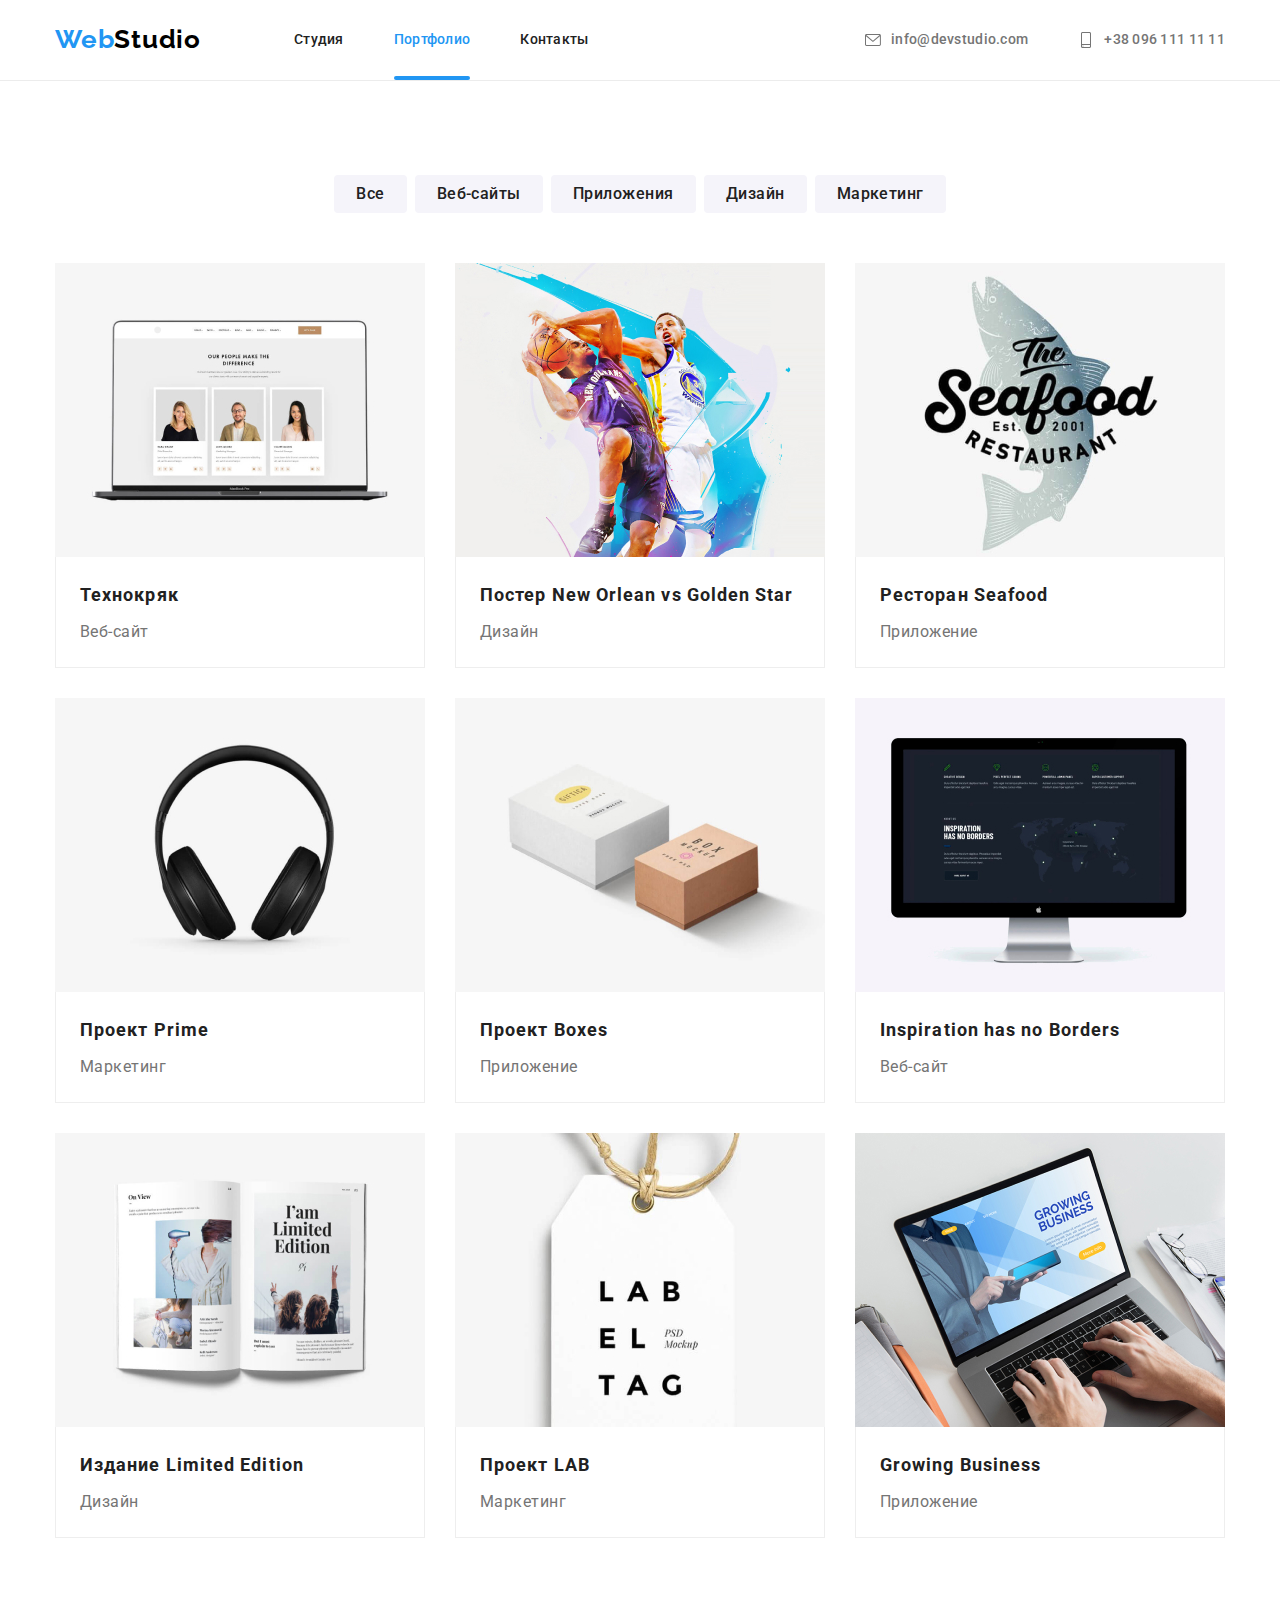
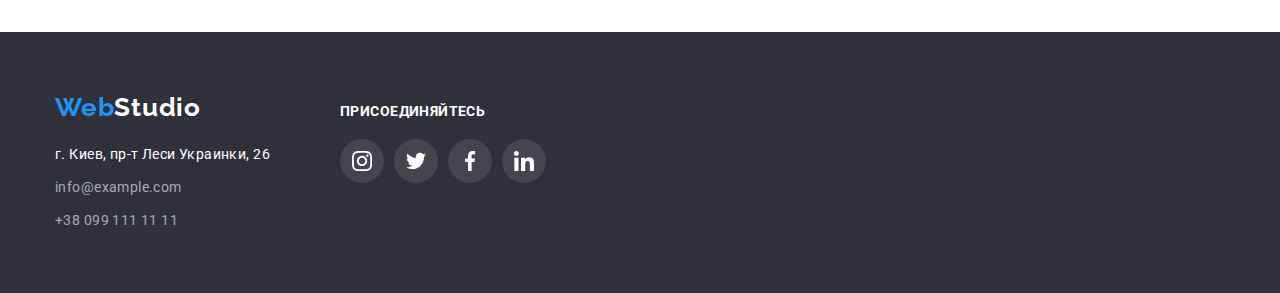
==== portfolio.html @ cfa15c28 "transport date" ====
<!DOCTYPE html>
<html lang="en">
<head>
    <meta charset="UTF-8">
    <meta http-equiv="X-UA-Compatible" content="IE=edge">
    <meta name="viewport" content="width=device-width, initial-scale=1.0">
    <title>Document</title>
    <link rel="preconnect" href="https://fonts.googleapis.com">
    <link rel="preconnect" href="https://fonts.gstatic.com" crossorigin><link href="https://fonts.googleapis.com/css2?family=Raleway:wght@700&family=Roboto:wght@400;500;700;900&display=swap" rel="stylesheet">
    <link rel="stylesheet" href="https://cdnjs.cloudflare.com/ajax/libs/modern-normalize/1.1.0/modern-normalize.min.css">
    <link rel="stylesheet" href="./css/style.css">
</head>
<body>
   
    
    <!-- Шапка сайта -->
    <header class="header">
        <div class="nav container">
            <nav>
                <a href="./" class="logo logo-container">Web<span class="logo-black">Studio</span></a>
            
        
            <ul class="navi list">
                <li class="item"><a href="./index.html" class="navi-link ">Студия</a></li>
                <li class="item"><a href="./portfolio.html" class="navi-link active">Портфолио</a></li>
                <li class="item"><a href="" class="navi-link">Контакты</a></li>
            </ul>
        </nav>
            <ul class="contakts list">
                <li class="item">
                    <a href="" class="contakts-link list"> 
                    <svg class="contakts-link-icon envelope"><use href="./images/symbol-defs.svg#envelope"></use></svg> info@devstudio.com</a>
                </li>
                <lI class="item">
                    <a href="" class="contakts-link list">
                        <svg class="contakts-link-icon smartphone"><use href="./images/symbol-defs.svg#smartphone"></use></svg>
                         +38 096 111 11 11</a>
                    </lI>
            </ul>
           
        </div>
</header>
<main>
    <section class="section">
        <div class="container">
            <h1 class="section-title invisible">Портфолио</h1>
        <ul class="portfolio list">
            <li class="portfolio-item"><button type="button" class="portfolio-button">Все</button></li>
            <li class="portfolio-item"><button type="button" class="portfolio-button">Веб-сайты</button></li>
            <li class="portfolio-item"><button type="button" class="portfolio-button">Приложения</button></li>
            <li class="portfolio-item"><button type="button" class="portfolio-button">Дизайн</button></li>
            <li class="portfolio-item"><button type="button" class="portfolio-button">Маркетинг</button></li>
        </ul>
        <ul class="galery list">
        <li><a href="" class="galery-link list">
            <div class="galery-img-box"><img src="./images/3.1.jpg" alt="компютер з фотками" width="370" class="galery-img">
            <p class="galery-img-text">Ресурс предлагает комплексные предложения с разным уровнем функционала и сервисов. Все это позволит посетителю получить исчерпывающие сведения о компании или частном лице.</p></div>
            <div class="galery-box-text"><h2 class="galery-title">Технокряк</h2>
            <p class="galery-text">Веб-сайт</p></div>
        </a></li>
        <li><a href="" class="galery-link list">
            <div class="galery-img-box"><img src="./images/3.2.jpg" alt="два баскетболиста" width="370" class="galery-img">
            <p class="galery-img-text">Ресурс предлагает комплексные предложения с разным уровнем функционала и сервисов. Все это позволит посетителю получить исчерпывающие сведения о компании или частном лице.</p></div>
            <div class="galery-box-text"><h2 class="galery-title">Постер New Orlean vs Golden Star</h2>
            <p class="galery-text">Дизайн</p></div>
        </a></li>
        <li><a href="" class="galery-link list">
            <div class="galery-img-box"><img src="./images/3.3.jpg" alt="риба з надписом" width="370" class="galery-img">
            <p class="galery-img-text">Ресурс предлагает комплексные предложения с разным уровнем функционала и сервисов. Все это позволит посетителю получить исчерпывающие сведения о компании или частном лице.</p></div>
            <div class="galery-box-text"><h2 class="galery-title">Ресторан Seafood</h2>
            <p class="galery-text">Приложение</p></div>
        </a></li>
        <li><a href="" class="galery-link list">
            <div class="galery-img-box"><img src="./images/3.4.jpg" alt="наушники" width="370" class="galery-img">
            <p class="galery-img-text">Ресурс предлагает комплексные предложения с разным уровнем функционала и сервисов. Все это позволит посетителю получить исчерпывающие сведения о компании или частном лице.</p></div>
            <div class="galery-box-text"><h2 class="galery-title">Проект Prime</h2>
            <p class="galery-text">Маркетинг</p></div>
        </a></li>
        <li><a href="" class="galery-link list">
            <div class="galery-img-box"><img src="./images/3.5.jpg" alt="дві коробки" width="370" class="galery-img">
            <p class="galery-img-text">Ресурс предлагает комплексные предложения с разным уровнем функционала и сервисов. Все это позволит посетителю получить исчерпывающие сведения о компании или частном лице.</p></div>
            <div class="galery-box-text"><h2 class="galery-title">Проект Boxes</h2>
            <p class="galery-text">Приложение</p></div>
        </a></li>
        <li><a href="" class="galery-link list">
            <div class="galery-img-box"><img src="./images/3.6.jpg" alt="компютер з картою світу" width="370" class="galerye-img">
            <p class="galery-img-text">Ресурс предлагает комплексные предложения с разным уровнем функционала и сервисов. Все это позволит посетителю получить исчерпывающие сведения о компании или частном лице.</p></div>
            <div class="galery-box-text"><h2 class="galery-title">Inspiration has no Borders</h2>
            <p class="galery-text">Веб-сайт</p></div>
        </a></li>
        <li><a href="" class="galery-link list">
            <div class="galery-img-box"><img src="./images/3.7.jpg" alt="книга" width="370" class="galery-img">
            <p class="galery-img-text">Ресурс предлагает комплексные предложения с разным уровнем функционала и сервисов. Все это позволит посетителю получить исчерпывающие сведения о компании или частном лице.</p></div>
            <div class="galery-box-text"><h2 class="galery-title">Издание Limited Edition</h2>
            <p class="galery-text">Дизайн</p></div>
        </a></li>
        <li><a href="" class="galery-link list">
            <div class="galery-img-box"><img src="./images/3.8.jpg" alt="карточка" width="370" class="galery-img">
            <p class="galery-img-text">Ресурс предлагает комплексные предложения с разным уровнем функционала и сервисов. Все это позволит посетителю получить исчерпывающие сведения о компании или частном лице.</p></div>
            <div class="galery-box-text"><h2 class="galery-title">Проект LAB</h2>
            <p class="galery-text">Маркетинг</p></div>
        </a></li>
        <li><a href="" class="galery-link list">
            <div class="galery-img-box"><img src="./images/3.9.jpg" alt="людина при компютері" width="370" class="galery-img">
            <p class="galery-img-text">Ресурс предлагает комплексные предложения с разным уровнем функционала и сервисов. Все это позволит посетителю получить исчерпывающие сведения о компании или частном лице.</p></div>
            <div class="galery-box-text"><h2 class="galery-title">Growing Business</h2>
            <p class="galery-text">Приложение</p></div>
        </a></li>
    </ul>
        </div>
    </section>
</main>
<footer class="footer">
    <div class="container adresa-link">
        <div>
        <a href="./" class="logo">Web<span class="logo-white">Studio</span></a>
        <address>
        <ul class="contakts list">
            <li class="contakts-item-adress"><a href="https://www.google.com/maps/place/Lesi+Ukrainky+Blvd,+26,+Kyiv,+Ukraina,+02000/@50.4265807,30.5383858,17z/data=!3m1!4b1!4m5!3m4!1s0x40d4cf0e033ecbe9:0x57a4dffefec77da0!8m2!3d50.4265807!4d30.5383858" target="_blank" rel="noreferrer noopener" class="contakts-footer adress list">г. Киев, пр-т Леси Украинки, 26</a></li>
            <li class="contakts-item"><a href="" class="contakts-footer list">info@example.com</a></li> 
            <li class="contakts-item"><a href="" class="contakts-footer list">+38 099 111 11 11</a></li>
        </ul>
    </address>
    </div>
        <div class="link"> 
        <p class="link-title">присоединяйтесь</p>
        <ul class="link-list list">
            <li class="link-list-item"><a href="" class="link-list-ref"><svg class="link-list-icon"><use href="./images/symbol-defs.svg#instagram"></use></svg></a></li>
            <li class="link-list-item"><a href="" class="link-list-ref"><svg class="link-list-icon"><use href="./images/symbol-defs.svg#twitter"></use></svg></a></li>
            <li class="link-list-item"><a href="" class="link-list-ref"><svg class="link-list-icon"><use href="./images/symbol-defs.svg#facebook"></use></svg></a></li>
            <li class="link-list-item"><a href="" class="link-list-ref"><svg class="link-list-icon"><use href="./images/symbol-defs.svg#linkedin"></use></svg></a></li>
        </ul>
        </div>
    </div>
    </footer>
</body>
</html>
---- css/style.css ----
html{
    box-sizing: border-box;
}


:root{
    --primary-text-color: #212121;
    --second-text-color: #757575;
    --white-color: #FFFFFF;
    --acent-color: #2196F3;
    --logo-color: #000000;
    --bgc-color: #F5F4FA;
    --bgc-footer-color: #2F303A;
    --bgc-up-color: #2F303A;
}
/* Одиніз цветов логотипа #000000 */

/* Цвет основного текста #212121  */

/* Цвет вторичногоо текста  #757575 */

/* Цвет акцентированого текста #2196F3   */

/* Белий текст  #FFFFFF */

/* Акцентируваний фон #2196F3  */

/* Основной фон #F5F4FA */
h1,h2,h3,h4,h5,h6,p,ul,li,a{
    margin: 0;
    padding: 0;
}
body {
    color: var(--primary-text-color);
    background-color: var(--white-color);
    font-family: Roboto, sans-serif;
    font-size: 14px;
    letter-spacing: 0.03em;
    
}

.list{
    list-style: none;
    text-decoration: none;
}

.container{
    width: 1200px;
    padding-left: 15px;
    padding-right: 15px;
    /* outline: 2px red solid; */
    margin-left: auto;
    margin-right: auto;
    
}

/* Header */
.header{
    border-bottom: 1px solid #ECECEC;
}
.nav, header nav{
    display: flex;
}
/* logo */
.logo{
    color:  var(--acent-color);
    font-family: 'Raleway';
    font-weight: 700;
    font-size: 26px;
    line-height: 1.19;
    text-decoration: none;
    letter-spacing: 0.03em;
}


.logo-black{
    color: var(--logo-color);
    
}

.logo-container{
    margin-right: 93px;
}

header .logo{
    padding-top: 24px;
    padding-bottom: 25px;
}


/* site nav */
.navi{
    display: flex;
}

.navi-link{
    color: var(--primary-text-color);
    font-weight: 500;
    line-height: 1.14;
    letter-spacing: 0.02em;
    text-decoration: none;
    
    padding-top: 32px;
    padding-bottom: 32px;
    display: block;

    transition: color 250ms cubic-bezier(0.4, 0, 0.2, 1);
}


.navi-link:hover,
.navi-link:focus,
.contakts-link:hover,
.contakts-link:focus,
.active{
    color: var(--acent-color);
}

.active::after{
    display: inline-block;
    position: absolute;
    content: "";
    width: 100%;
    height: 4px;
    background-color: var(--acent-color);
    border-radius: 2px;
    bottom: 0;
    left: 0;

}

/* contakts list */
.header .contakts{
    display: flex;
    margin-left: auto;
}

.nav .item:not(:last-child){
    margin-right: 50px;
}

.contakts-link{
    color: var(--second-text-color);
    font-weight: 500;
    line-height: 1.14;
    letter-spacing: 0.02em;

    padding-top: 32px;
    padding-bottom: 32px;
    display: block;
    display: inline-flex;

    transition: color 250ms cubic-bezier(0.4, 0, 0.2, 1);
}

.contakts-link-icon{
width: 16px;
height: 16px;
fill: var(--second-text-color);
margin-right: 10px;

transition: fill 250ms cubic-bezier(0.4, 0, 0.2, 1);
}

.contakts-link:hover .contakts-link-icon,
.contakts-link:focus .contakts-link-icon
{
    fill: var(--acent-color);
}

.item{
    display: flex;
    position: relative;
}

/* Footer */

.footer{
    background-color: var(--bgc-footer-color);
    padding-top: 60px;
    padding-bottom: 60px;
    display: flex;
}

.logo-white{
    color: var(--white-color);
}

.opis {
    color: rgba(255, 255, 255, 0.6);
    line-height: 1.71;
    letter-spacing: 0.03em;
}

.contakts-footer{
    color: rgba(255, 255, 255, 0.6);
    font-style: normal;
    line-height: 1.71;
    letter-spacing: 0.03em;
}

.adress{
    color: var(--white-color);
}


/* Index */



/* hero */
.hero{
    background-color: var(--bgc-up-color);
    color: var(--white-color);
    max-width: 1600px;
    margin-left: auto;
    margin-right: auto;
    text-align: center;
    padding: 200px 0;
    /* background-image: url(../images/hero.jpg); */
    background-image: linear-gradient(to right, rgba(47, 48, 58, 0.4), rgba(47, 48, 58, 0.4)), url(../images/hero.jpg);
    background-size: cover;
    background-repeat: no-repeat;
    background-position: center;

}

.hero-title{
font-weight: 900;
font-size: 44px;
line-height: 1.36; 
letter-spacing: 0.06em;
text-transform: uppercase;
margin-left: auto;
margin-right: auto;
width: 696px;
}
.hero-button{
    color: var(--white-color);
    background-color: var(--acent-color);

    font-family: 'Roboto';
font-weight: 700;
font-size: 16px;
line-height: 1.88;
display: flex;
align-items: center;
text-align: center;
letter-spacing: 0.06em;
cursor: pointer;

display: inline-block;
border-radius: 4px;
padding: 10px 32px;
border: 0px;
min-width: 200px;
margin-top: 30px;
}
/* section */

.section-title{
    font-weight: 700;
    font-size: 36px;
    line-height: 1.17;
    text-align: center;
    letter-spacing: 0.03em;
}

.section{
    padding: 94px 0;
}


/* feature */

.feature{
    display: flex;
}

.feature-item:not(:last-child){
    margin-right: 30px;
}

.invisible{
        position: absolute;
        width: 1px;
        height: 1px;
        margin: -1px;
        border: 0;
        padding: 0;
        
        white-space: nowrap;
        clip-path: inset(100%);
        clip: rect(0 0 0 0);
        overflow: hidden;
}

.feature-title{
font-weight: 700;
line-height: 1.14;
text-transform: uppercase;
}

.feature-tekst{
color: var(--second-text-color);
line-height: 1.71;

margin-top: 10px;
}

.feature-block{
    height: 120px;
    margin-bottom: 30px;
    display: flex;
    justify-content: center;
    align-items: center;
    background-color: var(--bgc-color);
}

.feature-block-pictures{
    width: 70px;
    height: 70px;
}
/* work */

.work{
    margin-top: 50px;
    display: flex;
}

.work-item:not(:last-child){
    margin-right: 30px;
}

.works-section{
    padding-top: 0px;
}

img{
    display: block;
    max-width: 100%;
    height: auto;
}
.work-item{
    position: relative;
}
.work-text{
display: flex;
align-items: center;
justify-content: center;
    position: absolute;
width: 100%;
height: 70px;
background-color: var(--bgc-footer-color);
bottom: 0;
left: 0;
opacity: 0.8;

font-family: 'Roboto';
font-style: normal;
font-weight: 700;
font-size: 14px;
line-height: 16px;
letter-spacing: 0.03em;
text-transform: uppercase;

color: var(--white-color);
}

/* Team */

.team-section{
    background-color: var(--bgc-color);
}
.team{
    display: flex;
    margin-top: 50px;
}

.team-title{
font-weight: 500;
font-size: 16px;
line-height: 1.19;
text-align: center;
letter-spacing: 0.03em;
}

.team-container{
padding-top: 30px;
padding-bottom: 30px;
}

.team-text{
    color: var(--second-text-color);
font-size: 16px;
line-height: 1.19;
text-align: center;
letter-spacing: 0.03em;

margin-top: 10px;
} 







/* Portfolio */





.portfolio-button{
    color: var(--primary-text-color);
    background-color:var(--bgc-color);
    cursor: pointer;
    font-family: Roboto;
    font-weight: 500;
    font-size: 16px;
    line-height: 1.6;
    text-align: center;
    letter-spacing: 0.03em;

    border-radius: 4px;
    padding: 6px 22px;
    border: 0px;

    transition: background-color 250ms cubic-bezier(0.4, 0, 0.2, 1), color 250ms cubic-bezier(0.4, 0, 0.2, 1), box-shadow 250ms cubic-bezier(0.4, 0, 0.2, 1);
   }

   .portfolio-item:not(:last-child){
    margin-right: 8px;
   }
   
   .portfolio-button:hover,
   .portfolio-button:focus{
       color: var(--white-color);
    background-color:var(--acent-color);
    box-shadow: 0px 3px 1px rgba(0, 0, 0, 0.1), 0px 1px 2px rgba(0, 0, 0, 0.08), 0px 2px 2px rgba(0, 0, 0, 0.12);
   }
   .galery{
    display: flex;
    flex-wrap: wrap;
    margin-top: 50px;
    gap: 30px;
   }

   .galery-link{
    display: block;
    transition: box-shadow 250ms cubic-bezier(0.4, 0, 0.2, 1);
   }

   .galery-link:hover,
   .galery-link:focus{
    box-shadow: 0px 1px 1px rgba(0, 0, 0, 0.12), 0px 4px 4px rgba(0, 0, 0, 0.06), 1px 4px 6px rgba(0, 0, 0, 0.16);
   }
   .galery-title{
    color: var(--primary-text-color);
   font-weight: 700;
   font-size: 18px;
   line-height: 2;
   letter-spacing: 0.06em;
   }
   
   .galery-text{
    color: var(--second-text-color);
   font-size: 16px;
   line-height: 1.88;
   letter-spacing: 0.03em;

   margin-top: 4px;
   }

   .galery-link:hover .galery-img-text,
   .galery-link:focus .galery-img-text{
    opacity: 0.9;
    transform: translateY(0%);  
   }
   .galery-img-box{
    position: relative;
    overflow: hidden;
   }


   .galery-img-text{
    position: absolute;
    width: 100%;
    height: 294px;
    background-color: var(--acent-color);
    top: 0;
    padding: 63px 24px;
    transform: translateY(100%);
    transition: 250ms cubic-bezier(0.4, 0, 0.2, 1);
    
    font-family: 'Roboto';
    font-style: normal;
    font-weight: 400;
    font-size: 18px;
    line-height: 156%;
    letter-spacing: 0.03em;
    
    color: #FFFFFF;
   }

   .team-person{
    /* outline: 1px red solid; */
    background-color: var(--white-color);
    box-shadow: 0px 1px 3px rgba(0, 0, 0, 0.12), 0px 1px 1px rgba(0, 0, 0, 0.14), 0px 2px 1px rgba(0, 0, 0, 0.2);
    border-radius: 0px 0px 4px 4px;
   }
   .team-person:not(:last-child){
    margin-right: 30px;
   }

   .portfolio{
    display: flex;
    justify-content: center;
    /* outline: 2px red solid; */
   }

   .galery-box:nth-child(3n){
    margin-right: 0px;
   }

   .galery-box-text{
    /* outline: 2px red solid; */
    padding: 20px 24px;
    border-left: 1px solid #EEEEEE;
    border-right: 1px solid #EEEEEE;
    border-bottom: 1px solid #EEEEEE;
   }

   .mtop{
    margin-top: 94px;
   }

   .contakts-item{
    margin-top: 9px;
   }

   .contakts-item-adress{
    margin-top: 20px;
   }

   .team-link-list{
    height: 44px;
    width: 44px;
   }

   .social-link{
    display: flex;
    align-items: center;
    justify-content: center;
    border-radius: 50%;
    width: 100%;
    height: 100%;
    color: #AFB1B8;
    background-color: var(--white-color);

    transition: background-color 250ms cubic-bezier(0.4, 0, 0.2, 1), color 250ms cubic-bezier(0.4, 0, 0.2, 1);
   }

   .social-link:hover,
   .social-link:focus{
    color: #FFFFFF;
    background-color: var(--acent-color);
   }

   .team-link-icon{
    fill: currentColor;
    width: 20px;
    height: 20px;
   }

   .team-link{
    justify-content: center;
    gap: 10px;
    display: flex;
    gap: 10px;
    margin-top: 16px;
   }


   .clients-link{
    box-sizing: border-box;
    margin-top: 50px;

   }



   .clients-link + .clients-link{
    margin-left: 30px;
   }

   .clients-link-icon{
    height: 92px;
    width: 170px;
    fill: currentColor;
   }
   .clients-ref{
    display: flex;
    color: #AFB1B8;
    border: 1px solid #AFB1B8;
    border-radius: 4px;
    width: 170px;
    height: 92px;
    justify-content: center;
    align-items: center;

    transition: border-color 250ms cubic-bezier(0.4, 0, 0.2, 1), color 250ms cubic-bezier(0.4, 0, 0.2, 1);
   }
   .clients-ref:hover,
   .clients-ref:focus{
    color: var(--acent-color);
    border-color: var(--acent-color);
   }

   .clients{
    display: flex;
   }

   .adresa-link{
    align-items: baseline;
    display: flex;
   }

   .link{
    margin-left: 70px;
   }

   .link-title{
    font-family: 'Roboto';
font-style: normal;
font-weight: 700;
font-size: 14px;
line-height: 16px;
letter-spacing: 0.03em;
text-transform: uppercase;

color: #FFFFFF;


   }

   .link-list{
    display: flex;
    justify-content: center;
    align-items: center;
    margin-top: 20px;
   }

   .link-list-item{
    display: flex;
    height: 44px;
    width: 44px;
    background-size: 20px;
    background-repeat: no-repeat;
    background-position: center;
   }

   .link-list-ref{
    display: flex;
    height: 100%;
    width: 100%;
    justify-content: center;
    align-items: center;
    border-radius: 50%;
    background-color: rgba(255, 255, 255, 0.1);

    transition: background-color 250ms cubic-bezier(0.4, 0, 0.2, 1);
   }

   .link-list-ref:hover,
   .link-list-ref:focus{
    background-color: var(--acent-color);
   }

   .link-list-item + .link-list-item{
    margin-left: 10px;
   }

   .link-list-icon{
    display: flex;
    width: 20px;
    height: 20px;
    fill: #FFFFFF;
    justify-content: center;
    align-items: center;
   }

   .backdrop{
    position: fixed;
    top: 0 ;
    left: 0;
    width: 100%;
    height: 100%;
    background-color: rgba(0, 0, 0, 0.2);

    opacity: 1;
    transition: opacity 250ms cubic-bezier(0.4, 0, 0.2, 1);
   }

   
   .backdrop.is-hidden{
    opacity: 0;
    pointer-events: none;
   }

   .backdrop.is-hidden .modal{
    transform: scale(1.1) translate(-50%, -50%);
   }


   .modal{
    min-width: 528px;
    min-height: 581px;
    background-color: var(--white-color);

    position: absolute;
    top: 50%;
    left: 50%;
    transform: scale(1) translate(-50%, -50%);
    transition: transform 250ms cubic-bezier(0.4, 0, 0.2, 1);
   }


   .button-close{
    box-sizing: border-box;

    position: absolute;
    right: 8px;
    top: 8px;
    width: 30px;
    height: 30px;
    border-radius: 50%;
    background-image: url(../images/Ellipse\ 1.svg);
    border: 1px solid rgba(0, 0, 0, 0.1);
    cursor: pointer;
   }
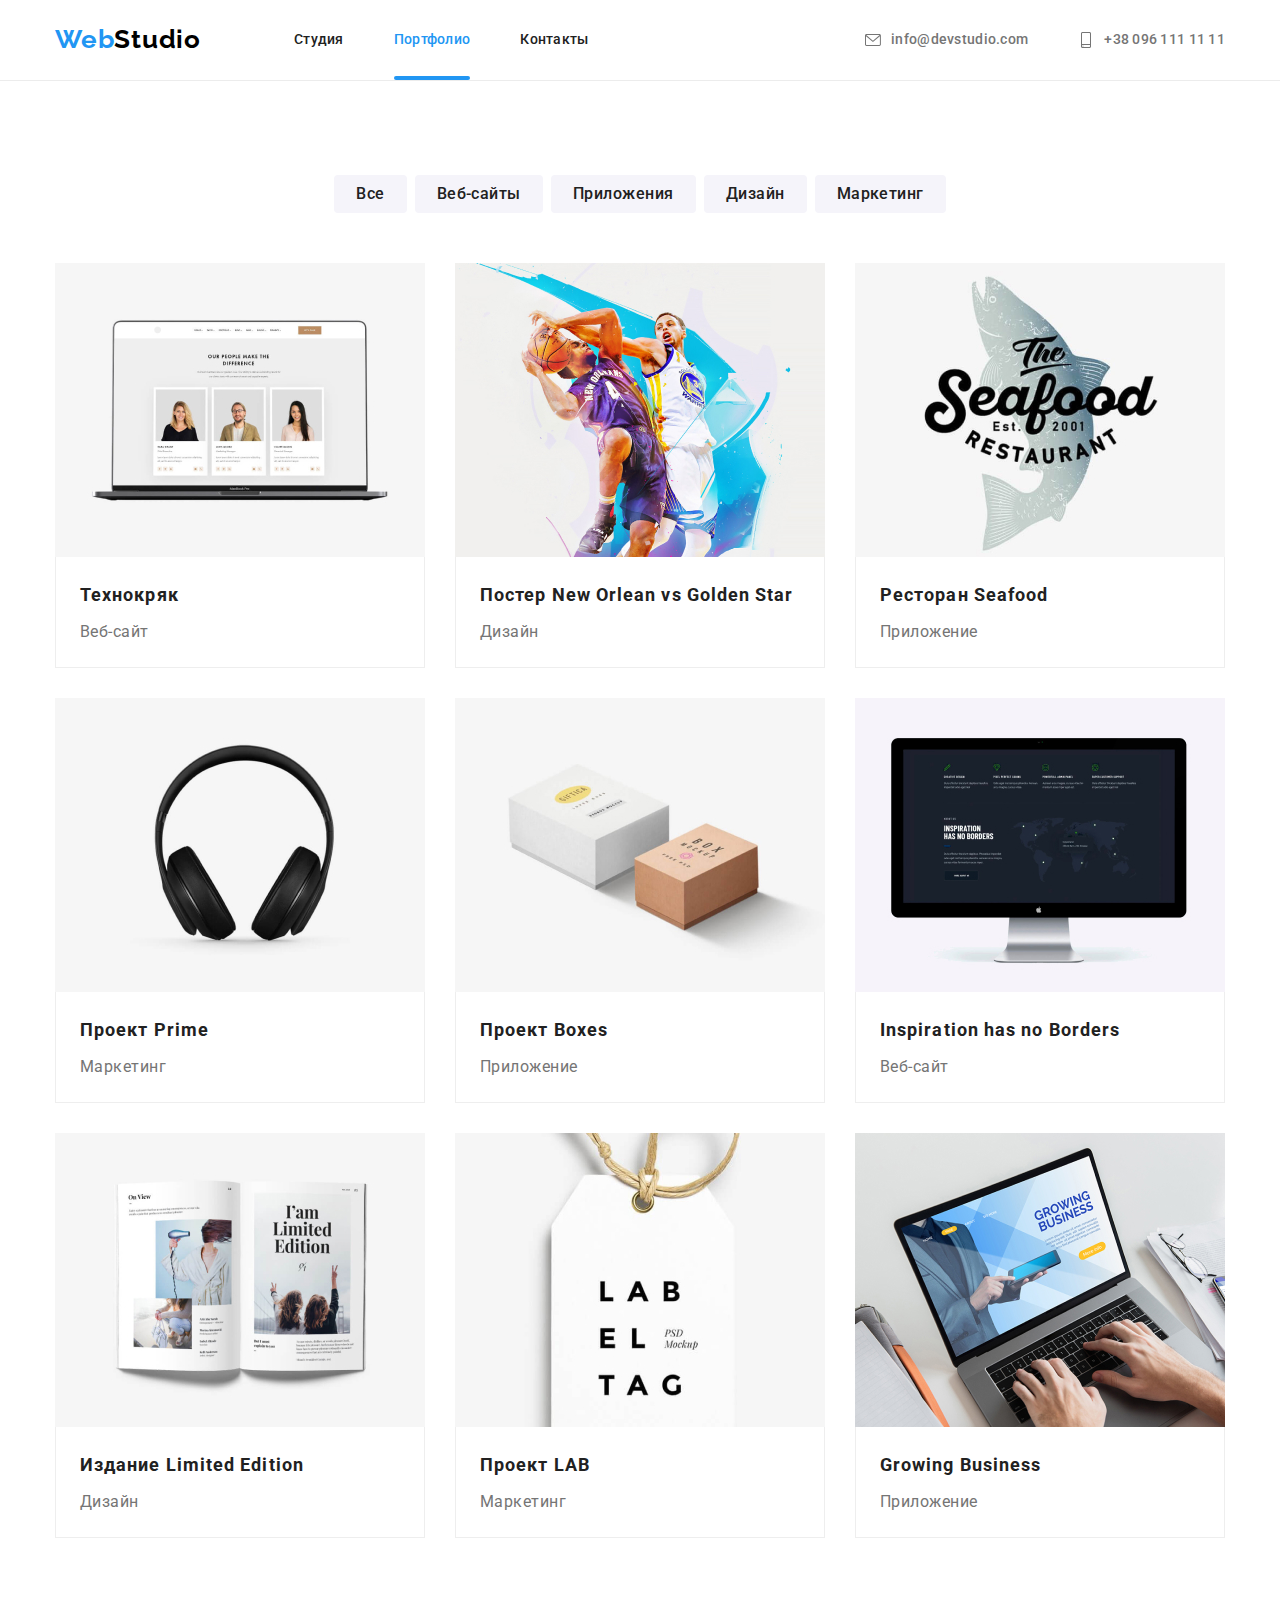
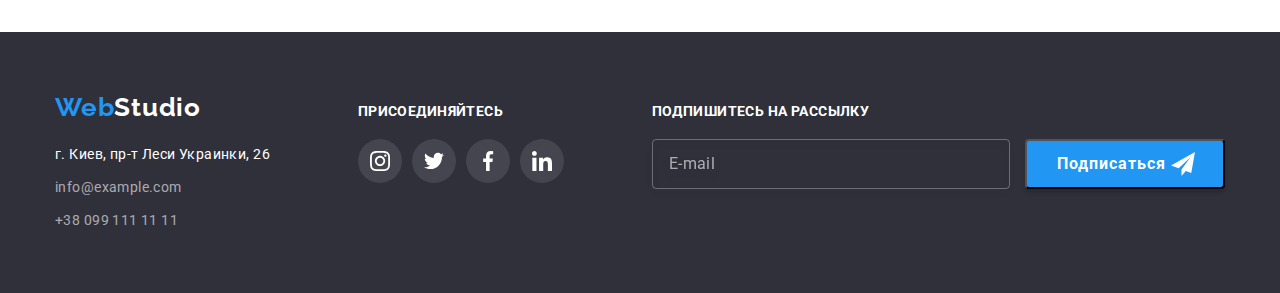
==== commit 671cac71: "1end" ====
--- a/portfolio.html
+++ b/portfolio.html
@@ -131,6 +131,14 @@
             <li class="link-list-item"><a href="" class="link-list-ref"><svg class="link-list-icon"><use href="./images/symbol-defs.svg#linkedin"></use></svg></a></li>
         </ul>
         </div>
+        <div class="FooterForm">
+            <h2 class="FooterForm-title">Подпишитесь на рассылку</h2>
+            <form class="FoterForm-box">
+                <input type="text" id="mail" placeholder="E-mail" class="FoterForm-input">
+                <!-- <label for="mail" class="FooterForm-text">E-mail</label> -->
+                <button type="submit" class="FooterForm-button">Подписаться</button>
+            </form>
+        </div>
     </div>
     </footer>
 </body>
--- a/css/style.css
+++ b/css/style.css
@@ -624,12 +624,10 @@
 
    .adresa-link{
     align-items: baseline;
-    display: flex;
-   }
-
-   .link{
-    margin-left: 70px;
-   }
+    justify-content: space-between;
+    display: flex;
+   }
+
 
    .link-title{
     font-family: 'Roboto';
@@ -724,11 +722,14 @@
     left: 50%;
     transform: scale(1) translate(-50%, -50%);
     transition: transform 250ms cubic-bezier(0.4, 0, 0.2, 1);
+    
    }
 
 
    .button-close{
     box-sizing: border-box;
+    background-color: #FFFFFF;
+    fill: #000000;
 
     position: absolute;
     right: 8px;
@@ -736,7 +737,278 @@
     width: 30px;
     height: 30px;
     border-radius: 50%;
-    background-image: url(../images/Ellipse\ 1.svg);
+    background-image: url(../images/closebutton.svg);
+
+    background-position: center;
+    background-repeat: no-repeat;
     border: 1px solid rgba(0, 0, 0, 0.1);
     cursor: pointer;
-   }+   }
+
+   .button-close:hover{
+    fill: #2196F3;
+    background-image: url(../images/closebuttonacent.svg);
+
+   }
+
+   textarea{
+    resize: none;
+   }
+
+   .form{
+    width: 100%;
+    height:  100%;
+    /* outline: 1px solid tomato; */
+    margin-left: auto;
+    margin-right: auto;
+    padding: 40px;
+    justify-content: center;
+    align-items: center;
+   }
+
+   .form-field{
+    margin-bottom: 10px;
+    display: flex;
+    flex-direction: column;
+    position: relative;
+    /* outline: 1px solid blue; */
+
+   }
+
+   .form-field input{
+    margin: 0;
+    padding: 6px 10px;
+    border-radius: 3px;
+    padding-left: 42px;
+    cursor: pointer;
+   }
+
+   .form-field label{
+    margin-bottom: 4px;
+
+    font-family: 'Roboto';
+    font-style: normal;
+    font-weight: 400;
+    font-size: 12px;
+    letter-spacing: 0.01em;
+
+    color: var(--second-text-color);
+
+   }
+
+   .form-field textarea::placeholder {
+    font-family: 'Roboto';
+    font-style: normal;
+    font-weight: 400;
+    font-size: 12px;
+    line-height: 14px;
+    letter-spacing: 0.01em;
+    color: rgba(117, 117, 117, 0.5);
+    
+   }
+
+   .form-field textarea{
+    padding: 12px 16px;
+    width: 100%;
+    height: 120px;
+    margin-bottom: 10px;
+   }
+
+   .form-title{
+    margin-bottom: 12px;
+
+font-family: 'Roboto';
+font-style: normal;
+font-weight: 700;
+font-size: 20px;
+text-align: center;
+letter-spacing: 0.03em;
+
+color: var(--primary-text-color)
+
+   }
+
+   .FooterForm{
+    
+   }
+
+   .FooterForm-title{
+    margin-bottom: 20px;
+    font-family: 'Roboto';
+    font-style: normal;
+    font-weight: 700;
+    font-size: 14px;
+    line-height: 16px;
+    letter-spacing: 0.03em;
+    text-transform: uppercase;
+
+color: #FFFFFF;
+
+
+   }
+
+   .FoterForm-input{
+    
+    width: 358px;
+    height: 50px;
+    border: 1px solid rgba(255, 255, 255, 0.3);
+    filter: drop-shadow(0px 4px 4px rgba(0, 0, 0, 0.15));
+    border-radius: 4px;
+    background-color: rgba(33, 150, 243, 0);
+    padding-left: 16px;
+   }
+
+   .FoterForm-input::placeholder{
+    color: rgba(255, 255, 255, 0.6);
+
+    font-family: 'Roboto';
+    font-style: normal;
+    font-size: 16px;
+    line-height: 125%;
+    align-items: center;
+    letter-spacing: 0.03em;
+   }
+
+   .FooterForm-button{
+    position: relative;
+    width: 200px;
+    height: 50px;
+    background: #2196F3;
+    box-shadow: 0px 4px 4px rgba(0, 0, 0, 0.15);
+    border-radius: 4px;
+    margin-left: 12px;
+
+
+    font-weight: 700;
+    font-size: 16px;
+    line-height: 188%;
+    letter-spacing: 0.06em;
+    padding-right: 33px;
+    color: #FFFFFF;
+   }
+
+   .FooterForm-button::after{
+    position: absolute;
+    top: 50%;
+    transform: translateY(-50%);
+    right: 28px;
+    content: ' ';
+    display: block;
+    width: 24px;
+    height: 24px;
+    background-image: url(../images/iconsend.svg);
+   }
+
+/* .FooterForm-text{
+    position: absolute;
+    top: 50%;
+    left: 16px;
+    transform: translateY(-50%);
+
+    font-family: 'Roboto';
+    font-style: normal;
+    font-size: 16px;
+    line-height: 125%;
+    align-items: center;
+    letter-spacing: 0.03em;
+
+    color: rgba(255, 255, 255, 0.6);
+
+
+} */
+
+.FoterForm-box{
+    position: relative;
+}
+
+.policy{
+    display: flex;
+    margin-top: 20px;
+    margin-left: auto;
+    margin-right: auto;
+    justify-content: center;
+    align-items: center;
+}
+
+.text-link{
+    color: var(--acent-color);
+    margin-left: 2px;
+
+}
+
+.form-buton{   
+    display: block;
+    margin-top: 40px; 
+    margin-left: auto;
+    margin-right: auto;
+    background: #188CE8;
+    box-shadow: 0px 4px 4px rgba(0, 0, 0, 0.15);
+    border-radius: 4px;
+    width: 200px;
+    height: 50px;
+    cursor: pointer;
+
+
+    font-weight: 700;
+    font-size: 16px;
+    line-height: 188%;
+
+    align-items: center;
+    text-align: center;
+    letter-spacing: 0.06em;
+
+    color: #FFFFFF;
+}
+
+.form-input:focus-within{
+    border: 1px solid #2196F3;
+    border-radius: 4px;
+}
+
+.form-input{
+    border: 1px solid rgba(33, 33, 33, 0.2);
+    border-radius: 4px;
+    padding: 42px;
+}
+
+.form-icon{
+ width: 18px;
+ height: 18px;
+ fill: var(--logo-color);
+ position: absolute;
+ top: 50%;
+ left: 12px;
+}
+
+.form-field:hover .form-icon,
+.form-field:focus-within .form-icon{
+    fill: var(--acent-color);
+}
+
+.checkbox{
+    appearance: none;
+    position: absolute;
+}
+
+.icon{
+    display: inline-block;
+    width: 15px;
+    height: 15px;
+
+
+    border: 2px solid var(--logo-color);
+    border-radius: 2px;
+    margin-right: 8px;
+    /* margin-right: 8px; */
+    
+}
+
+.checkbox:checked + .icon{
+    background-image: url(../images/iconcheck2.svg);
+    /* margin-right: 8px; */
+    background-color: #188CE8;
+    background-size: contain;
+    background-origin:border-box;
+    border-color: transparent;
+    margin-right: 8px;
+}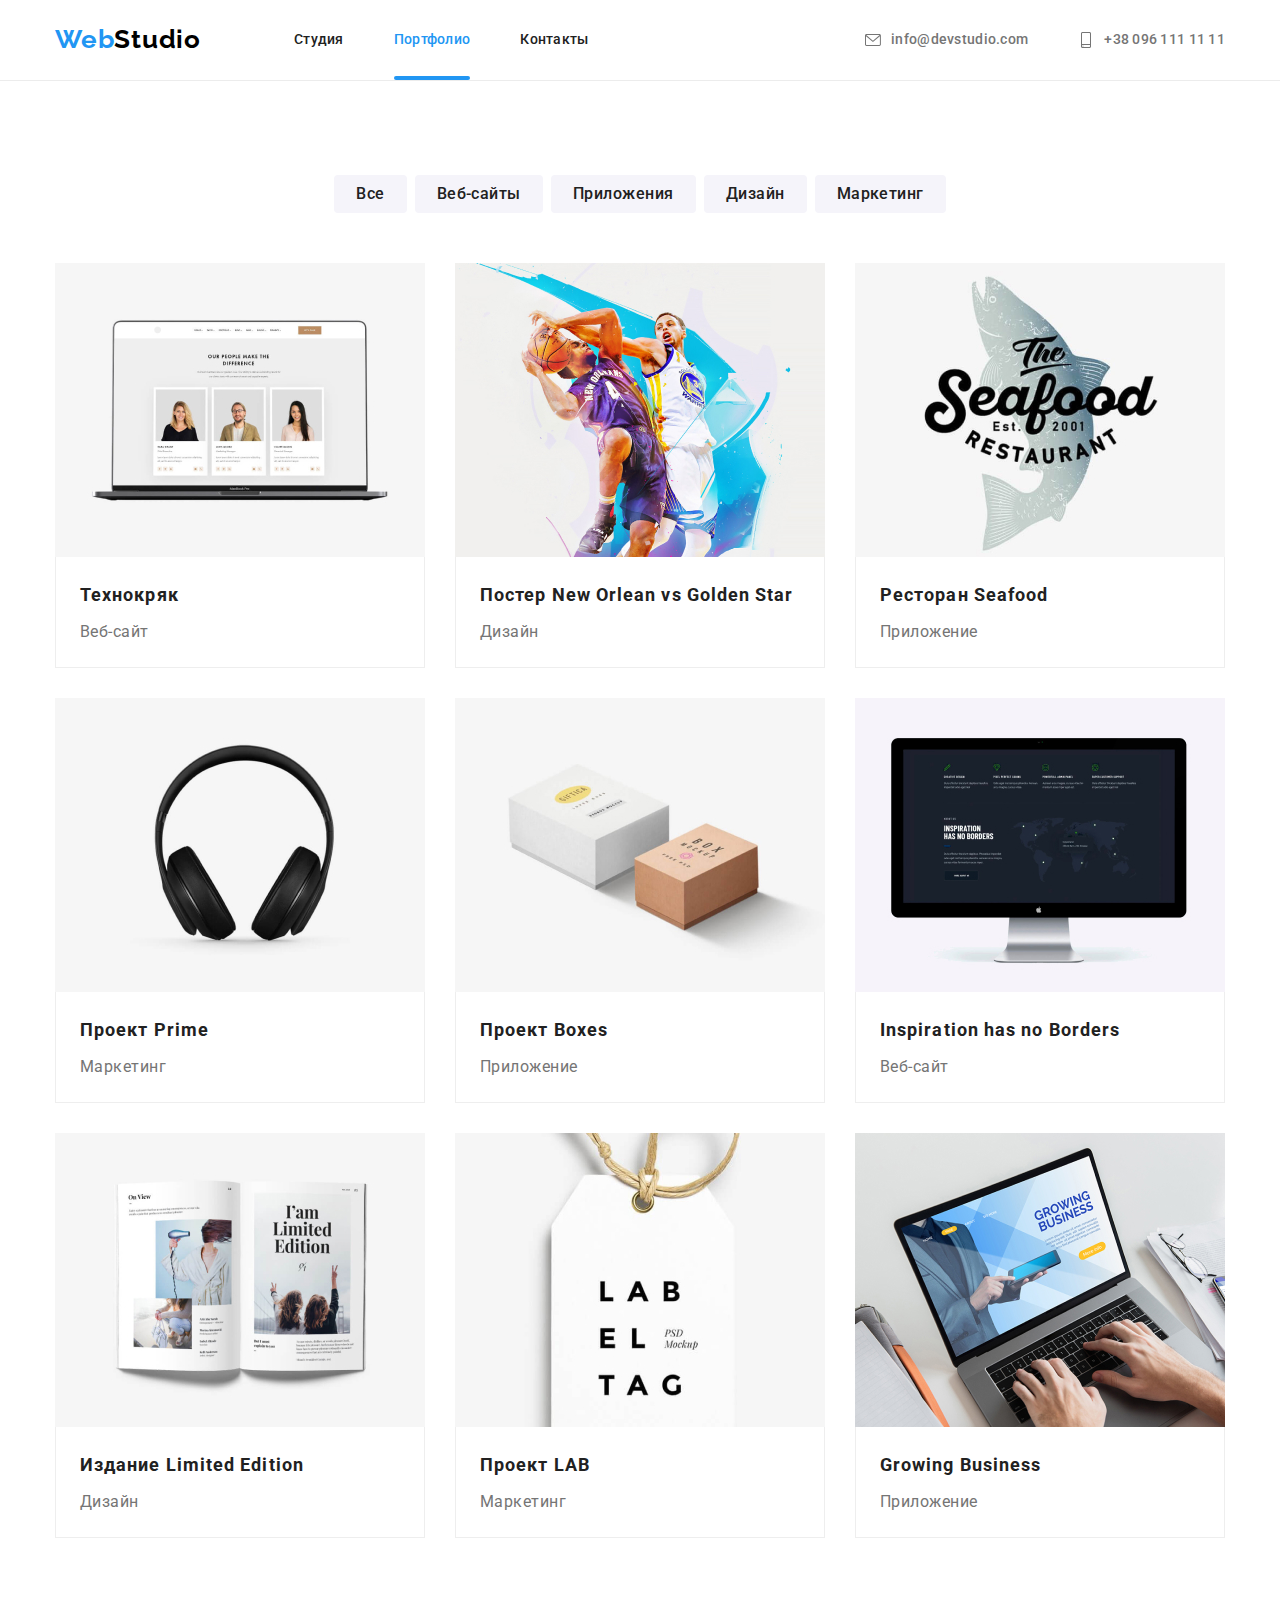
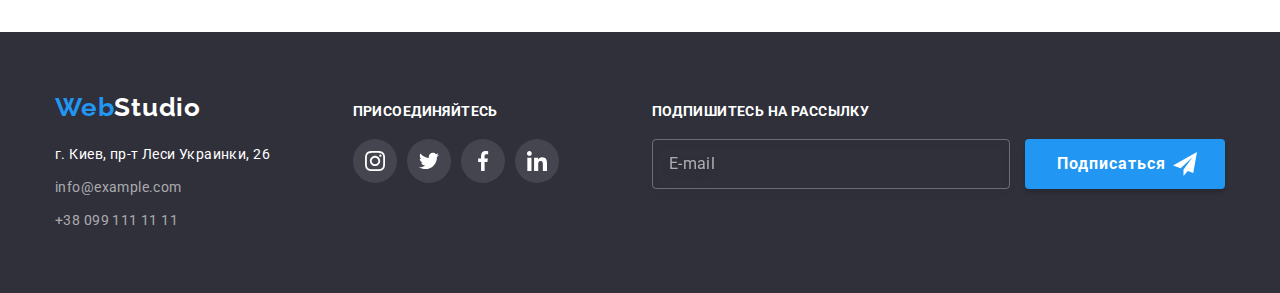
==== commit 8eda30d4: "portfolio correct" ====
--- a/portfolio.html
+++ b/portfolio.html
@@ -112,7 +112,7 @@
 </main>
 <footer class="footer">
     <div class="container adresa-link">
-        <div>
+        <div class="footer-adress">
         <a href="./" class="logo">Web<span class="logo-white">Studio</span></a>
         <address>
         <ul class="contakts list">
@@ -122,7 +122,7 @@
         </ul>
     </address>
     </div>
-        <div class="link"> 
+        <div class="footer-link link"> 
         <p class="link-title">присоединяйтесь</p>
         <ul class="link-list list">
             <li class="link-list-item"><a href="" class="link-list-ref"><svg class="link-list-icon"><use href="./images/symbol-defs.svg#instagram"></use></svg></a></li>
@@ -131,12 +131,12 @@
             <li class="link-list-item"><a href="" class="link-list-ref"><svg class="link-list-icon"><use href="./images/symbol-defs.svg#linkedin"></use></svg></a></li>
         </ul>
         </div>
-        <div class="FooterForm">
-            <h2 class="FooterForm-title">Подпишитесь на рассылку</h2>
-            <form class="FoterForm-box">
-                <input type="text" id="mail" placeholder="E-mail" class="FoterForm-input">
+        <div class="footerform">
+            <h2 class="footerform-title">Подпишитесь на рассылку</h2>
+            <form class="footerform-box">
+                <input type="text" id="mail" placeholder="E-mail" class="foterform-input">
                 <!-- <label for="mail" class="FooterForm-text">E-mail</label> -->
-                <button type="submit" class="FooterForm-button">Подписаться</button>
+                <button type="submit" class="footerform-button">Подписаться</button>
             </form>
         </div>
     </div>
--- a/css/style.css
+++ b/css/style.css
@@ -179,7 +179,6 @@
     background-color: var(--bgc-footer-color);
     padding-top: 60px;
     padding-bottom: 60px;
-    display: flex;
 }
 
 .logo-white{
@@ -624,7 +623,6 @@
 
    .adresa-link{
     align-items: baseline;
-    justify-content: space-between;
     display: flex;
    }
 
@@ -811,7 +809,6 @@
     padding: 12px 16px;
     width: 100%;
     height: 120px;
-    margin-bottom: 10px;
    }
 
    .form-title{
@@ -828,11 +825,11 @@
 
    }
 
-   .FooterForm{
+   .footerform{
     
    }
 
-   .FooterForm-title{
+   .footerform-title{
     margin-bottom: 20px;
     font-family: 'Roboto';
     font-style: normal;
@@ -847,7 +844,7 @@
 
    }
 
-   .FoterForm-input{
+   .foterform-input{
     
     width: 358px;
     height: 50px;
@@ -856,9 +853,10 @@
     border-radius: 4px;
     background-color: rgba(33, 150, 243, 0);
     padding-left: 16px;
-   }
-
-   .FoterForm-input::placeholder{
+    cursor: pointer;
+   }
+
+   .foterform-input::placeholder{
     color: rgba(255, 255, 255, 0.6);
 
     font-family: 'Roboto';
@@ -869,7 +867,7 @@
     letter-spacing: 0.03em;
    }
 
-   .FooterForm-button{
+   .footerform-button{
     position: relative;
     width: 200px;
     height: 50px;
@@ -877,6 +875,8 @@
     box-shadow: 0px 4px 4px rgba(0, 0, 0, 0.15);
     border-radius: 4px;
     margin-left: 12px;
+    border: none;
+    cursor: pointer;
 
 
     font-weight: 700;
@@ -887,7 +887,7 @@
     color: #FFFFFF;
    }
 
-   .FooterForm-button::after{
+   .footerform-button::after{
     position: absolute;
     top: 50%;
     transform: translateY(-50%);
@@ -897,6 +897,7 @@
     width: 24px;
     height: 24px;
     background-image: url(../images/iconsend.svg);
+    cursor: pointer;
    }
 
 /* .FooterForm-text{
@@ -917,7 +918,7 @@
 
 } */
 
-.FoterForm-box{
+.foterform-box{
     position: relative;
 }
 
@@ -928,17 +929,20 @@
     margin-right: auto;
     justify-content: center;
     align-items: center;
+    color: var(--second-text-color);
+    cursor: pointer;
 }
 
 .text-link{
     color: var(--acent-color);
-    margin-left: 2px;
+    margin-left: 4px;
 
 }
 
 .form-buton{   
     display: block;
-    margin-top: 40px; 
+    border: none;
+    margin-top: 30px; 
     margin-left: auto;
     margin-right: auto;
     background: #188CE8;
@@ -946,7 +950,7 @@
     border-radius: 4px;
     width: 200px;
     height: 50px;
-    cursor: pointer;
+    cursor: pointer; 
 
 
     font-weight: 700;
@@ -969,6 +973,7 @@
     border: 1px solid rgba(33, 33, 33, 0.2);
     border-radius: 4px;
     padding: 42px;
+    height: 40px;
 }
 
 .form-icon{
@@ -1011,4 +1016,17 @@
     background-origin:border-box;
     border-color: transparent;
     margin-right: 8px;
+}
+
+.lastfild{
+    margin-bottom: 0;
+}
+
+.footer-adress{
+    margin-right: 70px;
+    flex-grow: 1;
+}
+
+.footer-link{
+    margin-right: 93px;
 }